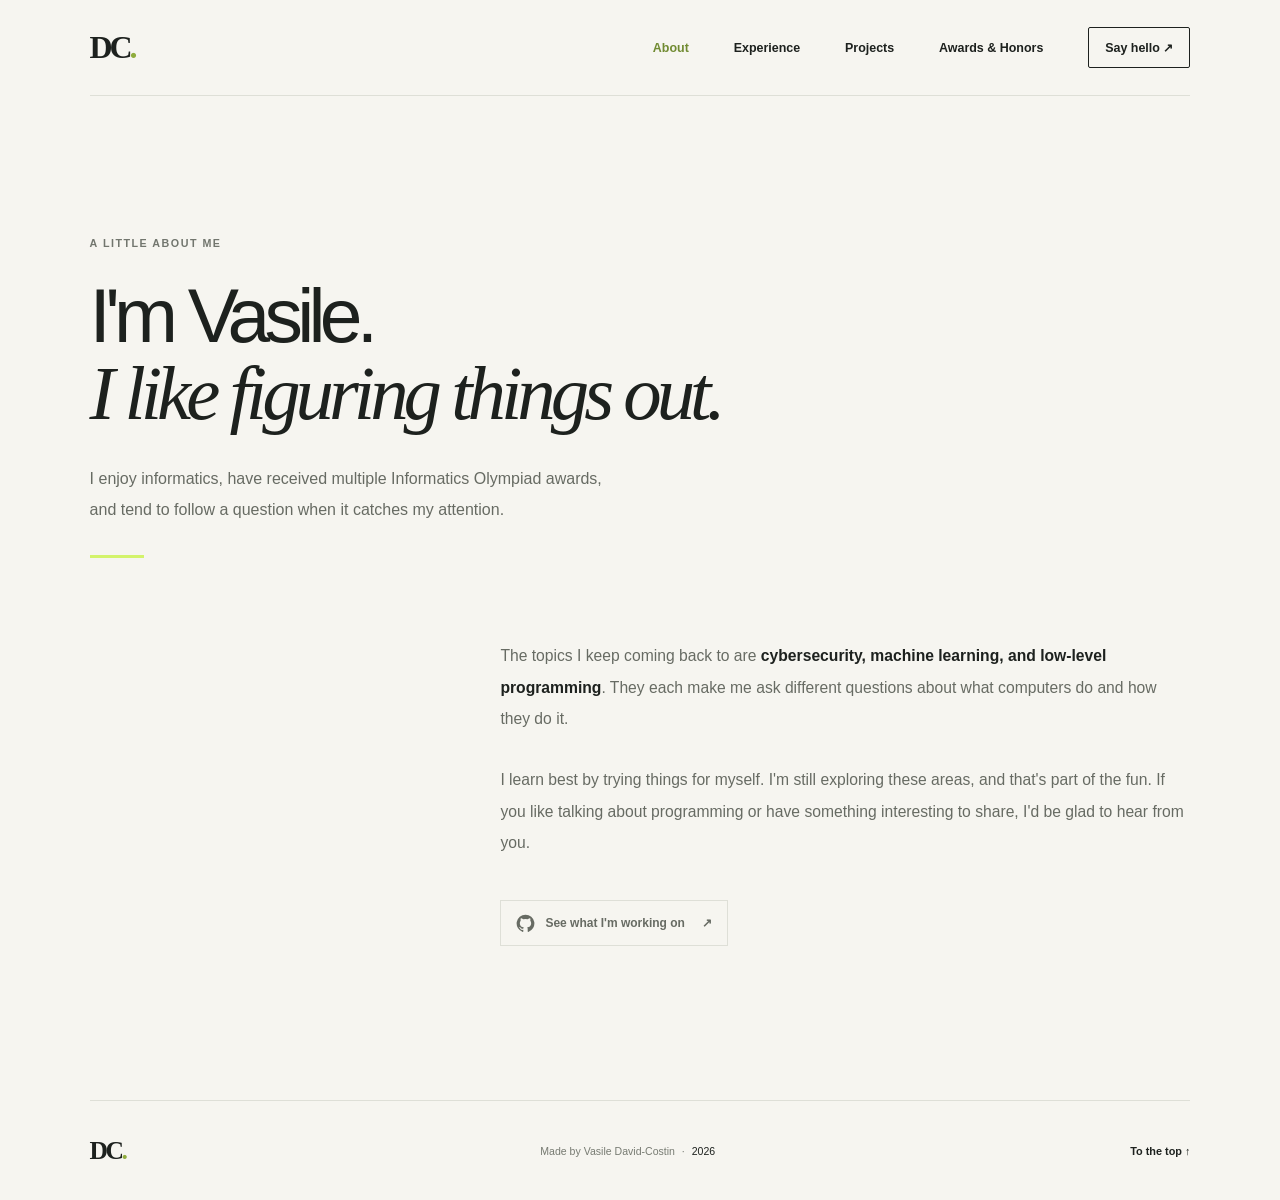
==== about.html @ 225c9929 "first commit" ====
<!doctype html>
<html lang="en">
  <head>
    <meta charset="utf-8">
    <meta name="viewport" content="width=device-width, initial-scale=1">
    <meta
      name="description"
      content="A little about me: I'm Vasile David-Costin. I enjoy informatics and I'm curious about cybersecurity, machine learning, and low-level programming."
    >
    <meta name="theme-color" content="#f6f5f0">
    <title>About — Vasile David-Costin</title>
    <link rel="stylesheet" href="styles.css">
    <script src="script.js" defer></script>
  </head>
  <body>
    <a class="skip-link" href="#main">Skip to content</a>

    <header class="site-header">
      <a
        class="wordmark"
        href="index.html"
        aria-label="Vasile David-Costin, home"
      >
        DC<span>.</span>
      </a>

      <input
        class="menu-checkbox"
        type="checkbox"
        id="navigation-toggle"
        aria-label="Toggle navigation menu"
        aria-controls="primary-navigation"
      >
      <label class="menu-toggle" for="navigation-toggle">
        <span class="menu-toggle-label">Menu</span>
        <span class="menu-toggle-icon" aria-hidden="true"></span>
      </label>

      <nav
        class="navigation"
        id="primary-navigation"
        aria-label="Main navigation"
      >
        <a href="about.html" aria-current="page">About</a>
        <a href="experience.html">Experience</a>
        <a href="projects.html">Projects</a>
        <a href="awards.html">Awards &amp; Honors</a>
        <a class="nav-contact" href="mailto:davidcostin033@gmail.com">
          Say hello <span aria-hidden="true">↗</span>
        </a>
      </nav>
    </header>

    <main class="inner-page section-wrap" id="main">
      <header class="page-intro">
        <p class="eyebrow">A little about me</p>
        <h1>
          I'm Vasile.<br>
          <span>I like figuring things out.</span>
        </h1>
        <p class="page-lede">
          I enjoy informatics, have received multiple Informatics Olympiad
          awards, and tend to follow a question when it catches my attention.
        </p>
      </header>

      <section class="about-page-content" aria-label="My story">
        <p>
          The topics I keep coming back to are
          <strong>cybersecurity, machine learning, and low-level programming</strong>.
          They each make me ask different questions about what computers do and
          how they do it.
        </p>
        <p>
          I learn best by trying things for myself. I'm still exploring these
          areas, and that's part of the fun. If you like talking about
          programming or have something interesting to share, I'd be glad to
          hear from you.
        </p>

        <a
          class="github-button"
          href="https://github.com/David13374"
          target="_blank"
          rel="noreferrer"
        >
          <svg viewBox="0 0 24 24" aria-hidden="true">
            <path d="M12 .8a11.2 11.2 0 0 0-3.54 21.83c.56.1.76-.24.76-.54v-2.1c-3.1.67-3.76-1.32-3.76-1.32-.5-1.29-1.24-1.63-1.24-1.63-1.01-.7.08-.69.08-.69 1.11.08 1.7 1.14 1.7 1.14 1 1.7 2.61 1.21 3.25.92.1-.72.39-1.21.7-1.49-2.48-.28-5.09-1.24-5.09-5.53 0-1.22.44-2.21 1.15-2.99-.12-.28-.5-1.42.11-2.95 0 0 .94-.3 3.08 1.14a10.7 10.7 0 0 1 5.6 0c2.14-1.45 3.07-1.14 3.07-1.14.61 1.53.23 2.67.11 2.95.72.78 1.15 1.77 1.15 2.99 0 4.3-2.61 5.24-5.1 5.52.4.35.75 1.03.75 2.08v3.1c0 .3.2.65.77.54A11.2 11.2 0 0 0 12 .8Z"/>
          </svg>
          See what I'm working on <span aria-hidden="true">↗</span>
        </a>
      </section>
    </main>

    <footer class="site-footer">
      <a
        class="wordmark"
        href="index.html"
        aria-label="Vasile David-Costin, back to home"
      >
        DC<span>.</span>
      </a>
      <p>
        Made by Vasile David-Costin
        <span>·</span>
        <span id="current-year">2025</span>
      </p>
      <a class="back-to-top" href="#main">To the top ↑</a>
    </footer>
  </body>
</html>
---- styles.css ----
:root {
  color-scheme: light;
  --paper: #f6f5f0;
  --ink: #1d211e;
  --muted: #72766e;
  --line: #dedfd7;
  --lime: #d3f36b;
  --page-gutter: clamp(2rem, 7vw, 7.5rem);
  --section-space: clamp(7.5rem, 12vw, 10rem);
  --serif: Georgia, 'Times New Roman', serif;
  --sans: 'Helvetica Neue', Helvetica, Arial, sans-serif;
}

* {
  box-sizing: border-box;
}

html {
  scroll-behavior: smooth;
  scroll-padding-top: 5rem;
}

body {
  margin: 0;
  background: var(--paper);
  color: var(--ink);
  font-family: var(--sans);
  -webkit-font-smoothing: antialiased;
}

main {
  animation: page-arrive 650ms ease-out both;
}

@keyframes page-arrive {
  from {
    opacity: 0;
    transform: translateY(12px);
    filter: blur(3px);
  }
  to {
    opacity: 1;
    transform: translateY(0);
    filter: blur(0);
  }
}

a {
  color: inherit;
}

button,
a {
  -webkit-tap-highlight-color: transparent;
}

a:focus-visible,
button:focus-visible {
  outline: 2px solid #617729;
  outline-offset: 5px;
}

::selection {
  background: var(--lime);
  color: var(--ink);
}

.skip-link {
  position: absolute;
  z-index: 20;
  top: 0.75rem;
  left: 0.75rem;
  padding: 0.8rem 1rem;
  transform: translateY(-160%);
  background: var(--ink);
  color: white;
  text-decoration: none;
}

.skip-link:focus {
  transform: translateY(0);
}

.section-wrap,
.site-header,
.site-footer {
  width: min(1200px, calc(100% - var(--page-gutter) * 2));
  margin-inline: auto;
}

.site-header {
  position: relative;
  min-height: 96px;
  display: flex;
  align-items: center;
  justify-content: space-between;
  border-bottom: 1px solid var(--line);
}

.wordmark {
  font-family: var(--serif);
  font-size: 2rem;
  font-weight: 700;
  letter-spacing: -0.1em;
  text-decoration: none;
}

.wordmark span {
  color: #8fac3d;
}

.navigation {
  display: flex;
  align-items: center;
  gap: clamp(1.5rem, 3.5vw, 3rem);
}

.navigation a,
.text-link,
.back-to-top {
  font-size: 0.78rem;
  font-weight: 600;
  text-decoration: none;
}

.navigation a:not(.nav-contact):hover,
.text-link:hover,
.back-to-top:hover {
  color: #718b32;
}

.navigation .nav-contact {
  padding: 0.75rem 1rem;
  border: 1px solid var(--ink);
  border-radius: 2px;
}

.navigation .nav-contact:hover {
  background: var(--ink);
  color: white;
}

.menu-checkbox,
.menu-toggle {
  display: none;
}

.hero {
  min-height: 700px;
  display: grid;
  grid-template-columns: 1.1fr 0.9fr;
  align-items: center;
  gap: 8%;
  padding-block: 88px 100px;
}

.eyebrow {
  margin: 0 0 28px;
  color: var(--muted);
  font-size: 0.67rem;
  font-weight: 700;
  letter-spacing: 0.14em;
  text-transform: uppercase;
}

.status-dot {
  display: inline-block;
  width: 7px;
  height: 7px;
  margin-right: 7px;
  border-radius: 50%;
  background: #88a83c;
  box-shadow: 0 0 0 3px #88a83c20;
}

h1,
h2,
h3,
p {
  margin-top: 0;
}

.hero h1 {
  margin-bottom: 32px;
  font-size: clamp(3.2rem, 6.5vw, 5.6rem);
  font-weight: 500;
  letter-spacing: -0.075em;
  line-height: 0.98;
}

.hero h1 span,
.section-heading h2 span,
.contact h2 span {
  font-family: var(--serif);
  font-weight: 400;
  font-style: italic;
  letter-spacing: -0.065em;
}

.hero-intro {
  max-width: 470px;
  margin-bottom: 36px;
  color: #656a62;
  font-size: 0.98rem;
  line-height: 1.75;
}

.hero-actions {
  display: flex;
  align-items: center;
  gap: 32px;
}

.button {
  min-height: 48px;
  display: inline-flex;
  align-items: center;
  justify-content: center;
  gap: 19px;
  padding: 0 19px;
  border: 1px solid transparent;
  font-size: 0.77rem;
  font-weight: 600;
  text-decoration: none;
  transition: background-color 160ms ease, color 160ms ease, transform 160ms ease;
}

.button:hover {
  transform: translateY(-2px);
}

.button-dark {
  background: var(--ink);
  color: white;
}

.button-dark:hover {
  background: #3a4532;
}

.text-link {
  display: inline-flex;
  align-items: center;
  gap: 8px;
}

.hero-location {
  margin: 72px 0 0;
  color: var(--muted);
  font-size: 0.7rem;
}

.hero-location span {
  margin-right: 6px;
  color: #829e38;
}

.hero-art {
  position: relative;
  width: min(100%, 480px);
  aspect-ratio: 0.94;
  justify-self: end;
  overflow: hidden;
  background: #dce2cc;
}

.art-orbit {
  position: absolute;
  width: 76%;
  aspect-ratio: 1;
  border: 1px solid #77836d55;
  border-radius: 50%;
}

.orbit-one {
  top: 10%;
  left: 7%;
}

.orbit-two {
  top: 22%;
  left: 23%;
}

.art-sun {
  position: absolute;
  top: 14%;
  right: 15%;
  width: 80px;
  aspect-ratio: 1;
  border-radius: 50%;
  background: var(--lime);
}

.art-card {
  position: absolute;
  top: 30%;
  left: 17%;
  width: 62%;
  height: 52%;
  display: flex;
  flex-direction: column;
  justify-content: center;
  padding: 9%;
  transform: rotate(-5deg);
  background: #f3f0e7;
  box-shadow: 0 22px 50px #23301c1a;
}

.art-card-label {
  margin-bottom: 19px;
  color: #777b70;
  font-size: 0.58rem;
  font-weight: 700;
  letter-spacing: 0.16em;
}

.art-card-title {
  font-family: var(--serif);
  font-size: clamp(2.4rem, 5vw, 4rem);
  letter-spacing: -0.07em;
  line-height: 0.93;
}

.art-card-mark {
  position: absolute;
  right: 10%;
  bottom: 8%;
  color: #849b4b;
  font-size: 2rem;
}

.art-caption {
  position: absolute;
  right: 7%;
  bottom: 6%;
  color: #69705f;
  font-family: var(--serif);
  font-size: 0.9rem;
  font-style: italic;
}

.art-number {
  position: absolute;
  top: 7%;
  left: 7%;
  color: #69705f;
  font-size: 0.63rem;
  letter-spacing: 0.1em;
}

.ticker {
  overflow: hidden;
  background: var(--lime);
}

.ticker-track {
  min-height: 68px;
  width: max-content;
  display: flex;
  align-items: center;
  gap: 38px;
  animation: ticker-scroll 28s linear infinite;
}

.ticker-track span {
  font-size: 0.65rem;
  font-weight: 700;
  letter-spacing: 0.14em;
}

.ticker-track i {
  font-size: 0.9rem;
  font-style: normal;
}

@keyframes ticker-scroll {
  to {
    transform: translateX(-50%);
  }
}

.section-pad {
  padding-block: var(--section-space);
}

.about {
  display: grid;
  grid-template-columns: 1fr 0.85fr;
  gap: 15%;
}

.section-heading h2,
.contact h2 {
  margin: 0;
  font-size: clamp(2.7rem, 5vw, 4.25rem);
  font-weight: 500;
  letter-spacing: -0.07em;
  line-height: 1.02;
}

.about-content {
  padding-top: 48px;
}

.about-content p {
  color: #676b63;
  font-size: 0.94rem;
  line-height: 1.95;
}

.about-content .about-lede {
  margin-bottom: 26px;
  color: var(--ink);
  font-family: var(--serif);
  font-size: 1.55rem;
  line-height: 1.4;
}

.about-lede strong,
.about-content p strong {
  color: var(--ink);
}

.github-button {
  display: inline-flex;
  min-height: 46px;
  align-items: center;
  gap: 10px;
  margin-top: 12px;
  padding: 0 15px;
  border: 1px solid var(--line);
  font-size: 0.75rem;
  font-weight: 600;
  text-decoration: none;
  transition: border-color 160ms ease, background-color 160ms ease;
}

.github-button:hover {
  border-color: var(--ink);
  background: white;
}

.github-button svg {
  width: 19px;
  height: 19px;
  fill: currentColor;
}

.github-button span {
  margin-left: 7px;
}

.experience {
  background: #ecece4;
}

.experience .section-heading {
  margin-bottom: 82px;
}

.timeline-item {
  display: grid;
  grid-template-columns: 1fr 2fr 0.2fr;
  gap: 7%;
  padding: 38px 0 44px;
  border-top: 1px solid #d5d7ce;
}

.timeline-date,
.timeline-index,
.project-meta,
.award-year {
  color: var(--muted);
  font-size: 0.63rem;
  font-weight: 700;
  letter-spacing: 0.1em;
}

.timeline-detail h2 {
  margin-bottom: 14px;
  font-size: 1.35rem;
  font-weight: 500;
  letter-spacing: -0.04em;
}

.timeline-company {
  margin-bottom: 18px;
  font-size: 0.73rem;
  font-weight: 600;
}

.timeline-company span,
.award-item p span {
  margin-inline: 5px;
  color: #91958b;
}

.timeline-detail > p:last-of-type {
  margin-bottom: 22px;
  color: #71756d;
  font-size: 0.85rem;
  line-height: 1.85;
}

.tag-list {
  display: flex;
  flex-wrap: wrap;
  gap: 10px;
}

.tag-list span {
  padding: 8px 12px;
  border: 1px solid #dedfd7;
  border-radius: 20px;
  color: #666b62;
  font-size: 0.61rem;
}

.timeline .tag-list span {
  border-color: #d3d5cb;
}

.timeline-index {
  justify-self: end;
}

.projects-heading {
  display: flex;
  align-items: end;
  justify-content: space-between;
  gap: 44px;
  margin-bottom: 68px;
}

.projects-aside {
  max-width: 240px;
  margin-bottom: 5px;
  color: #777b72;
  font-size: 0.77rem;
  line-height: 1.7;
}

.project-grid {
  display: grid;
  grid-template-columns: repeat(2, minmax(0, 1fr));
  gap: 76px 36px;
}

.project-grid > .project-card:nth-of-type(3) {
  grid-column: 1 / -1;
}

.project-visual {
  position: relative;
  height: 360px;
  overflow: hidden;
}

.project-card-lilac .project-visual {
  background: #e6deed;
}

.project-card-peach .project-visual {
  background: #f0dfc8;
}

.project-card-green .project-visual {
  height: 400px;
  background: #dfe5d6;
}

.visual-one {
  display: grid;
  place-items: center;
}

.visual-window {
  position: relative;
  width: 55%;
  height: 62%;
  display: block;
  padding: 14% 9% 8%;
  transform: rotate(3deg);
  background: #fbfaf6;
  box-shadow: 0 18px 45px #44334a18;
}

.visual-window > span {
  position: absolute;
  top: 10%;
  left: 8%;
  width: 7px;
  height: 7px;
  border-radius: 50%;
  background: #dec1bb;
}

.visual-window > span:nth-child(2) {
  left: calc(8% + 13px);
  background: #ebd89b;
}

.visual-window > span:nth-child(3) {
  left: calc(8% + 26px);
  background: #c4d2ad;
}

.visual-window b {
  display: block;
  border-bottom: 1px solid #e4e0d9;
  font-family: var(--serif);
  font-size: clamp(1.2rem, 3vw, 2rem);
  font-weight: 400;
  letter-spacing: -0.06em;
}

.visual-window i {
  position: absolute;
  right: 9%;
  bottom: 14%;
  font-size: 1.25rem;
  font-style: normal;
}

.visual-note {
  position: absolute;
  right: 16%;
  bottom: 14%;
  transform: rotate(8deg);
  color: #655574;
  font-family: var(--serif);
  font-size: 1.8rem;
  font-style: italic;
  line-height: 0.95;
}

.visual-sticker {
  position: absolute;
  top: 14%;
  left: 10%;
  width: 73px;
  height: 73px;
  display: grid;
  place-items: center;
  transform: rotate(-12deg);
  border-radius: 50%;
  background: var(--lime);
  font-size: 0.58rem;
  line-height: 1.4;
  text-align: center;
}

.visual-two {
  display: flex;
  align-items: center;
  justify-content: center;
}

.visual-sun {
  position: absolute;
  top: 17%;
  right: 19%;
  width: 100px;
  aspect-ratio: 1;
  border-radius: 50%;
  background: #e79662;
}

.visual-type {
  z-index: 1;
  margin-top: 6%;
  color: #364738;
  font-family: var(--serif);
  font-size: clamp(2.4rem, 5vw, 4.2rem);
  letter-spacing: -0.08em;
  line-height: 0.78;
}

.visual-leaf {
  position: absolute;
  width: 70px;
  height: 110px;
  border: 1px solid #778d59;
  border-radius: 100% 0 100% 0;
}

.leaf-one {
  bottom: -7%;
  left: 19%;
  transform: rotate(-38deg);
}

.leaf-two {
  right: 14%;
  bottom: -12%;
  transform: rotate(27deg);
}

.visual-label {
  position: absolute;
  bottom: 9%;
  left: 8%;
  color: #6d715f;
  font-size: 0.6rem;
  line-height: 1.5;
}

.visual-three {
  display: flex;
  align-items: center;
  justify-content: center;
}

.visual-map-line {
  position: absolute;
  width: 55%;
  height: 50%;
  border: 1px solid #809073;
  border-radius: 50%;
}

.map-line-one {
  transform: rotate(-22deg);
}

.map-line-two {
  transform: rotate(54deg) scale(0.75);
}

.map-pin {
  position: absolute;
  z-index: 1;
  display: grid;
  width: 37px;
  aspect-ratio: 1;
  place-items: center;
  border-radius: 50%;
  background: #eff0e8;
  color: #758653;
}

.pin-one {
  top: 22%;
  left: 25%;
}

.pin-two {
  right: 28%;
  bottom: 20%;
}

.pin-three {
  top: 33%;
  right: 17%;
}

.map-label {
  position: absolute;
  color: #747a6d;
  font-size: 0.56rem;
  letter-spacing: 0.1em;
}

.label-one {
  top: 16%;
  right: 23%;
}

.label-two {
  bottom: 15%;
  left: 19%;
}

.map-stamp {
  position: absolute;
  bottom: 12%;
  right: 9%;
  display: grid;
  width: 64px;
  height: 64px;
  place-content: center;
  transform: rotate(8deg);
  border: 1px solid #89937e;
  border-radius: 50%;
  color: #69745d;
  font-size: 0.5rem;
  letter-spacing: 0.08em;
  line-height: 1.45;
  text-align: center;
}

.project-meta {
  display: flex;
  justify-content: space-between;
  margin: 24px 0 20px;
  font-size: 0.58rem;
}

.project-title-row {
  display: flex;
  align-items: center;
  justify-content: space-between;
  gap: 24px;
  margin-bottom: 24px;
}

.project-title-row h2 {
  margin-bottom: 5px;
  font-size: 1.43rem;
  font-weight: 500;
  letter-spacing: -0.05em;
}

.project-title-row p {
  margin-bottom: 0;
  color: #777b72;
  font-size: 0.82rem;
  line-height: 1.8;
}

.round-link {
  flex: 0 0 38px;
  width: 38px;
  height: 38px;
  display: grid;
  place-items: center;
  border: 1px solid var(--line);
  border-radius: 50%;
  text-decoration: none;
  transition: color 160ms ease, background-color 160ms ease;
}

.round-link:hover {
  background: var(--ink);
  color: white;
}

.project-card .tag-list span {
  border-color: #dedfd7;
}

.recognition {
  background: #ecece4;
}

.recognition-intro {
  margin: 28px 0 40px;
  color: #777b72;
  font-size: 0.82rem;
}

.award-item {
  display: grid;
  grid-template-columns: 38px 1fr auto;
  align-items: center;
  gap: 24px;
  min-height: 108px;
  border-top: 1px solid #d5d7ce;
}

.award-symbol {
  color: #879d4b;
  font-size: 1.1rem;
}

.award-item h2 {
  margin-bottom: 5px;
  font-size: 0.94rem;
  font-weight: 500;
}

.award-item p {
  margin-bottom: 0;
  color: #777b72;
  font-size: 0.7rem;
}

.award-year {
  justify-self: end;
}

.recognition-note {
  margin: 28px 0 0;
  color: #777b72;
  font-size: 0.7rem;
  line-height: 1.6;
}

.contact {
  position: relative;
  min-height: 500px;
  display: flex;
  flex-direction: column;
  align-items: center;
  justify-content: center;
  overflow: hidden;
  text-align: center;
}

.contact .eyebrow {
  margin-bottom: 20px;
}

.contact h2 {
  font-size: clamp(3rem, 6vw, 5rem);
}

.contact > p:not(.eyebrow) {
  max-width: 480px;
  margin: 26px 0 34px;
  color: #72766e;
  font-size: 0.9rem;
  line-height: 1.8;
}

.button-light {
  border-color: var(--ink);
  background: transparent;
}

.button-light:hover {
  background: var(--ink);
  color: white;
}

.contact-spark {
  position: absolute;
  color: #92aa50;
  font-size: 2rem;
}

.contact-spark-one {
  top: 31%;
  left: 15%;
}

.contact-spark-two {
  right: 17%;
  bottom: 28%;
  font-size: 1.4rem;
}

.site-footer {
  min-height: 100px;
  display: flex;
  align-items: center;
  justify-content: space-between;
  border-top: 1px solid var(--line);
}

.site-footer .wordmark {
  font-size: 1.6rem;
}

.site-footer p {
  margin: 0;
  color: #777b72;
  font-size: 0.66rem;
}

.site-footer p span:first-child {
  margin-inline: 4px;
}

.back-to-top {
  font-size: 0.68rem;
}

.navigation a[aria-current='page'] {
  color: #718b32;
}

.inner-page {
  min-height: calc(100vh - 170px);
  padding-block: clamp(7rem, 11vw, 9.5rem) var(--section-space);
}

.page-intro {
  max-width: 720px;
  margin-bottom: 82px;
}

.page-intro h1 {
  margin: 0;
  font-size: clamp(3rem, 6vw, 5rem);
  font-weight: 500;
  letter-spacing: -0.075em;
  line-height: 1;
}

.page-intro h1 span {
  font-family: var(--serif);
  font-weight: 400;
  font-style: italic;
  letter-spacing: -0.065em;
}

.page-intro .page-lede {
  max-width: 520px;
  margin: 32px 0 0;
  color: #676b63;
  font-size: 1rem;
  line-height: 1.9;
}

.page-lede strong {
  color: var(--ink);
}

.about-page-content {
  max-width: 690px;
  margin-left: auto;
  color: #676b63;
  font-size: 0.98rem;
  line-height: 2;
}

.about-page-content p {
  margin-bottom: 30px;
}

.about-page-content strong {
  color: var(--ink);
}

.inner-page .timeline {
  padding: 24px 48px 0;
  background: #ecece4;
}

.timeline-detail h2,
.project-title-row h2,
.award-item h2 {
  margin-top: 0;
  color: var(--ink);
}

.timeline-detail h2 {
  margin-bottom: 9px;
  font-size: 1.23rem;
  font-weight: 500;
  letter-spacing: -0.04em;
}

.project-title-row h2 {
  margin-bottom: 5px;
  font-size: 1.43rem;
  font-weight: 500;
  letter-spacing: -0.05em;
}

.inner-page .project-grid {
  margin-top: 0;
}

.inner-page .award-list {
  padding-inline: 40px;
  background: #ecece4;
}

.award-item h2 {
  margin-bottom: 5px;
  font-size: 0.94rem;
  font-weight: 500;
}

.home-links {
  display: grid;
  grid-template-columns: 0.8fr 1fr;
  gap: 15%;
}

.page-link-list {
  align-self: center;
  border-top: 1px solid var(--line);
}

.page-link-item {
  min-height: 84px;
  display: grid;
  grid-template-columns: 40px 1fr 24px;
  align-items: center;
  gap: 18px;
  padding-left: 0;
  border-bottom: 1px solid var(--line);
  transition: color 180ms ease, background-color 260ms ease 60ms, padding-left 220ms ease;
  text-decoration: none;
}

.page-link-item:hover {
  padding-left: 8px;
  background-color: #ecece4;
  color: #718b32;
}

.page-link-item span {
  color: var(--muted);
  font-size: 0.63rem;
  font-weight: 700;
  letter-spacing: 0.08em;
}

.page-link-item strong {
  font-size: 0.96rem;
  font-weight: 500;
}

.page-link-item span:last-child {
  justify-self: end;
  color: var(--ink);
  font-size: 1rem;
  transition: transform 160ms ease;
}

.page-link-item:hover span:last-child {
  transform: translate(3px, -3px);
}

#current-year {
  color: var(--ink);
  font-variant-numeric: tabular-nums;
}

.page-intro::after {
  width: 54px;
  height: 3px;
  display: block;
  margin-top: 30px;
  background: var(--lime);
  content: '';
}

@media (min-width: 1300px) {
  .section-wrap,
  .site-header,
  .site-footer {
    width: min(1200px, calc(100% - 160px));
  }
}

@media (max-width: 760px) {
  .section-wrap,
  .site-header,
  .site-footer {
    width: calc(100% - 44px);
  }

  .site-header {
    min-height: 80px;
  }

  .menu-checkbox {
    display: block;
    position: absolute;
    width: 1px;
    height: 1px;
    overflow: hidden;
    clip-path: inset(50%);
    white-space: nowrap;
  }

  .menu-toggle {
    display: flex;
    align-items: center;
    gap: 10px;
    padding: 10px 0 10px 10px;
    cursor: pointer;
    background: transparent;
    color: var(--ink);
    font-size: 0.75rem;
    font-weight: 600;
  }

  .menu-checkbox:focus-visible + .menu-toggle {
    outline: 2px solid #617729;
    outline-offset: 5px;
  }

  .menu-toggle-icon,
  .menu-toggle-icon::before,
  .menu-toggle-icon::after {
    width: 17px;
    height: 1px;
    display: block;
    background: currentColor;
  }

  .menu-toggle-icon {
    position: relative;
    background: transparent;
  }

  .menu-toggle-icon::before,
  .menu-toggle-icon::after {
    position: absolute;
    content: '';
    transition: top 160ms ease, transform 160ms ease;
  }

  .menu-toggle-icon::before {
    top: -3px;
  }

  .menu-toggle-icon::after {
    top: 3px;
  }

  .menu-checkbox:checked + .menu-toggle .menu-toggle-icon::before {
    top: 0;
    transform: rotate(45deg);
  }

  .menu-checkbox:checked + .menu-toggle .menu-toggle-icon::after {
    top: 0;
    transform: rotate(-45deg);
  }

  .navigation {
    position: absolute;
    z-index: 2;
    top: 79px;
    right: 0;
    left: 0;
    display: none;
    padding: 10px 22px 22px;
    border-bottom: 1px solid var(--line);
    background: var(--paper);
  }

  .menu-checkbox:checked ~ .navigation {
    display: flex;
    align-items: stretch;
    flex-direction: column;
    gap: 0;
  }

  .navigation a {
    padding: 14px 0;
    border-bottom: 1px solid var(--line);
  }

  .navigation .nav-contact {
    align-self: flex-start;
    margin-top: 14px;
    padding: 11px 14px;
    border: 1px solid var(--ink);
  }

  .hero {
    min-height: 0;
    grid-template-columns: 1fr;
    gap: 54px;
    padding-block: 88px 76px;
  }

  .hero h1 {
    font-size: clamp(3.2rem, 11vw, 5rem);
  }

  .hero-location {
    margin-top: 48px;
  }

  .hero-art {
    width: min(100%, 500px);
    justify-self: center;
  }

  .section-pad {
    padding-block: 100px;
  }

  .about {
    grid-template-columns: 1fr;
    gap: 28px;
  }

  .home-links {
    grid-template-columns: 1fr;
    gap: 46px;
  }

  .about-content {
    max-width: 540px;
    padding-top: 8px;
  }

  .inner-page {
    padding-block: 88px 100px;
  }

  .page-intro {
    margin-bottom: 56px;
  }

  .about-page-content {
    margin-left: 0;
  }

  .inner-page .timeline {
    padding-inline: 30px;
  }

  .inner-page .award-list {
    padding-inline: 24px;
  }

  .experience .section-heading {
    margin-bottom: 50px;
  }

  .timeline-item {
    grid-template-columns: 1fr auto;
    gap: 14px;
    padding-block: 30px 34px;
  }

  .timeline-date {
    grid-column: 1 / -1;
    margin-bottom: 5px;
  }

  .timeline-index {
    grid-column: 2;
    grid-row: 2;
  }

  .timeline-detail {
    grid-column: 1 / -1;
  }

  .timeline-index {
    position: absolute;
    visibility: hidden;
  }

  .projects-heading {
    align-items: flex-start;
    flex-direction: column;
    gap: 24px;
    margin-bottom: 48px;
  }

  .projects-aside {
    max-width: 350px;
    margin: 0;
  }

  .project-grid {
    grid-template-columns: 1fr;
    gap: 56px;
  }

  .project-grid > .project-card:nth-of-type(3) {
    grid-column: auto;
  }

  .project-visual,
  .project-card-green .project-visual {
    height: min(82vw, 420px);
    min-height: 280px;
  }

  .recognition-intro {
    margin-block: 20px 29px;
  }
}

@media (max-width: 480px) {
  .section-wrap,
  .site-header,
  .site-footer {
    width: calc(100% - 40px);
  }

  .hero {
    padding-top: 72px;
  }

  .hero h1 {
    font-size: clamp(2.95rem, 12vw, 3.8rem);
  }

  .hero-actions {
    gap: 24px;
  }

  .button {
    gap: 11px;
    padding-inline: 13px;
  }

  .hero-intro {
    font-size: 0.91rem;
  }

  .section-heading h2 {
    font-size: clamp(2.6rem, 11vw, 3.5rem);
  }

  .timeline-detail h2 {
    font-size: 1.15rem;
  }

  .award-item {
    grid-template-columns: 26px 1fr auto;
    gap: 14px;
    min-height: 100px;
  }

  .award-item h2 {
    font-size: 0.83rem;
  }

  .award-item p {
    font-size: 0.63rem;
    line-height: 1.5;
  }

  .award-year {
    font-size: 0.57rem;
  }

  .contact {
    min-height: 420px;
  }

  .contact-spark-one {
    left: 4%;
  }

  .contact-spark-two {
    right: 5%;
  }

  .site-footer {
    min-height: 84px;
  }

  .site-footer p {
    max-width: 150px;
    font-size: 0.59rem;
    line-height: 1.5;
    text-align: center;
  }

  .back-to-top {
    font-size: 0.61rem;
  }
}

@media (prefers-reduced-motion: reduce) {
  *,
  *::before,
  *::after {
    scroll-behavior: auto !important;
    animation-duration: 0.01ms !important;
    animation-iteration-count: 1 !important;
    transition-duration: 0.01ms !important;
  }
}
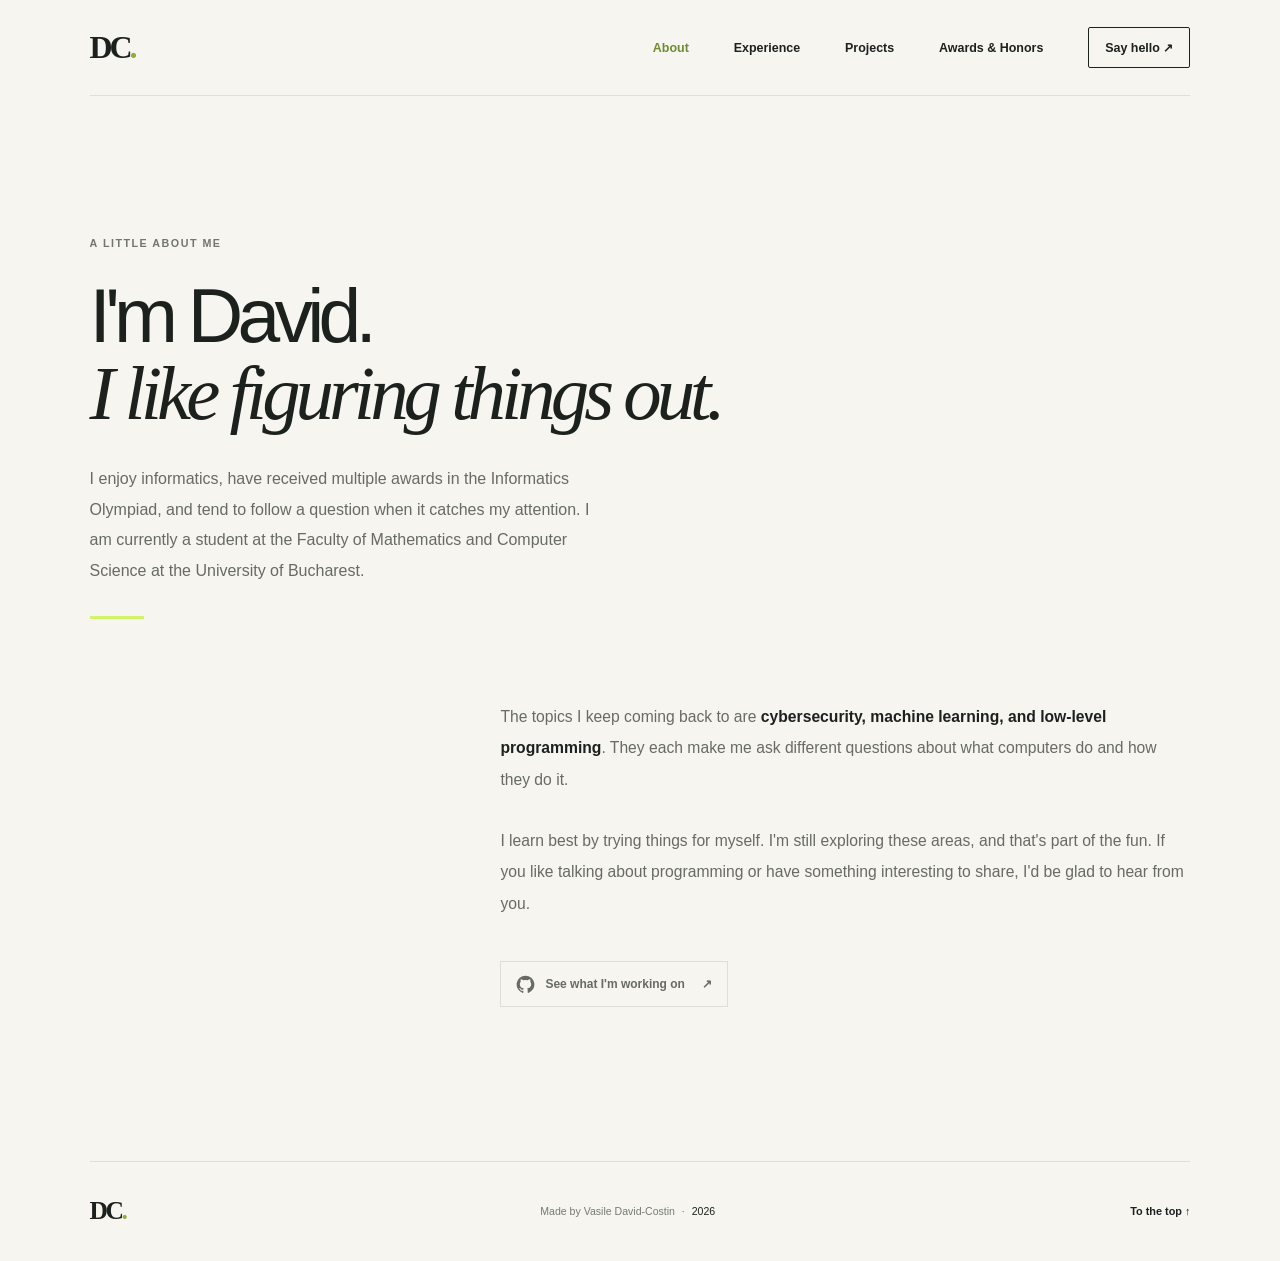
==== commit b748b775: "Finishing touches" ====
--- a/about.html
+++ b/about.html
@@ -5,10 +5,11 @@
     <meta name="viewport" content="width=device-width, initial-scale=1">
     <meta
       name="description"
-      content="A little about me: I'm Vasile David-Costin. I enjoy informatics and I'm curious about cybersecurity, machine learning, and low-level programming."
+      content="A little about me: I'm Vasile David-Costin. I enjoy informatics and I'm curious about cybersecurity, machine learning, and especially low-level programming."
     >
     <meta name="theme-color" content="#f6f5f0">
-    <title>About — Vasile David-Costin</title>
+    <title>About - Vasile David-Costin</title>
+
     <link rel="stylesheet" href="styles.css">
     <script src="script.js" defer></script>
   </head>
@@ -55,12 +56,14 @@
       <header class="page-intro">
         <p class="eyebrow">A little about me</p>
         <h1>
-          I'm Vasile.<br>
+          I'm David.<br>
           <span>I like figuring things out.</span>
         </h1>
         <p class="page-lede">
-          I enjoy informatics, have received multiple Informatics Olympiad
-          awards, and tend to follow a question when it catches my attention.
+          I enjoy informatics, have received multiple awards in the Informatics
+          Olympiad, and tend to follow a question when it catches my attention.
+          I am currently a student at the Faculty of Mathematics and Computer
+          Science at the University of Bucharest.
         </p>
       </header>
 
--- a/styles.css
+++ b/styles.css
@@ -465,6 +465,51 @@
   gap: 7%;
   padding: 38px 0 44px;
   border-top: 1px solid #d5d7ce;
+}
+
+.timeline-item--robotics {
+  grid-template-columns: minmax(0, 0.8fr) minmax(0, 1.1fr) minmax(0, 1.5fr) 0.2fr;
+}
+
+.timeline-media:empty {
+  display: none;
+}
+
+.timeline-item--robotics .timeline-date {
+  grid-column: 1;
+}
+
+.timeline-item--robotics .timeline-media {
+  grid-column: 2;
+}
+
+.timeline-item--robotics .timeline-detail {
+  grid-column: 3;
+}
+
+.timeline-item--robotics .timeline-index {
+  grid-column: 4;
+}
+
+.timeline-item--robotics .timeline-media:empty + .timeline-detail {
+  grid-column: 2 / 4;
+}
+
+.timeline-media img,
+.timeline-media video {
+  display: block;
+  width: 100%;
+  aspect-ratio: 4 / 3;
+  border: 0;
+  object-fit: cover;
+}
+
+.timeline-media iframe {
+  display: block;
+  width: 100%;
+  height: auto;
+  aspect-ratio: 16 / 9;
+  border: 0;
 }
 
 .timeline-date,
@@ -1321,6 +1366,15 @@
     margin-bottom: 5px;
   }
 
+  .timeline-item--robotics {
+    grid-template-columns: 1fr;
+  }
+
+  .timeline-item--robotics .timeline-media,
+  .timeline-item--robotics .timeline-detail {
+    grid-column: 1 / -1;
+  }
+
   .timeline-index {
     grid-column: 2;
     grid-row: 2;
